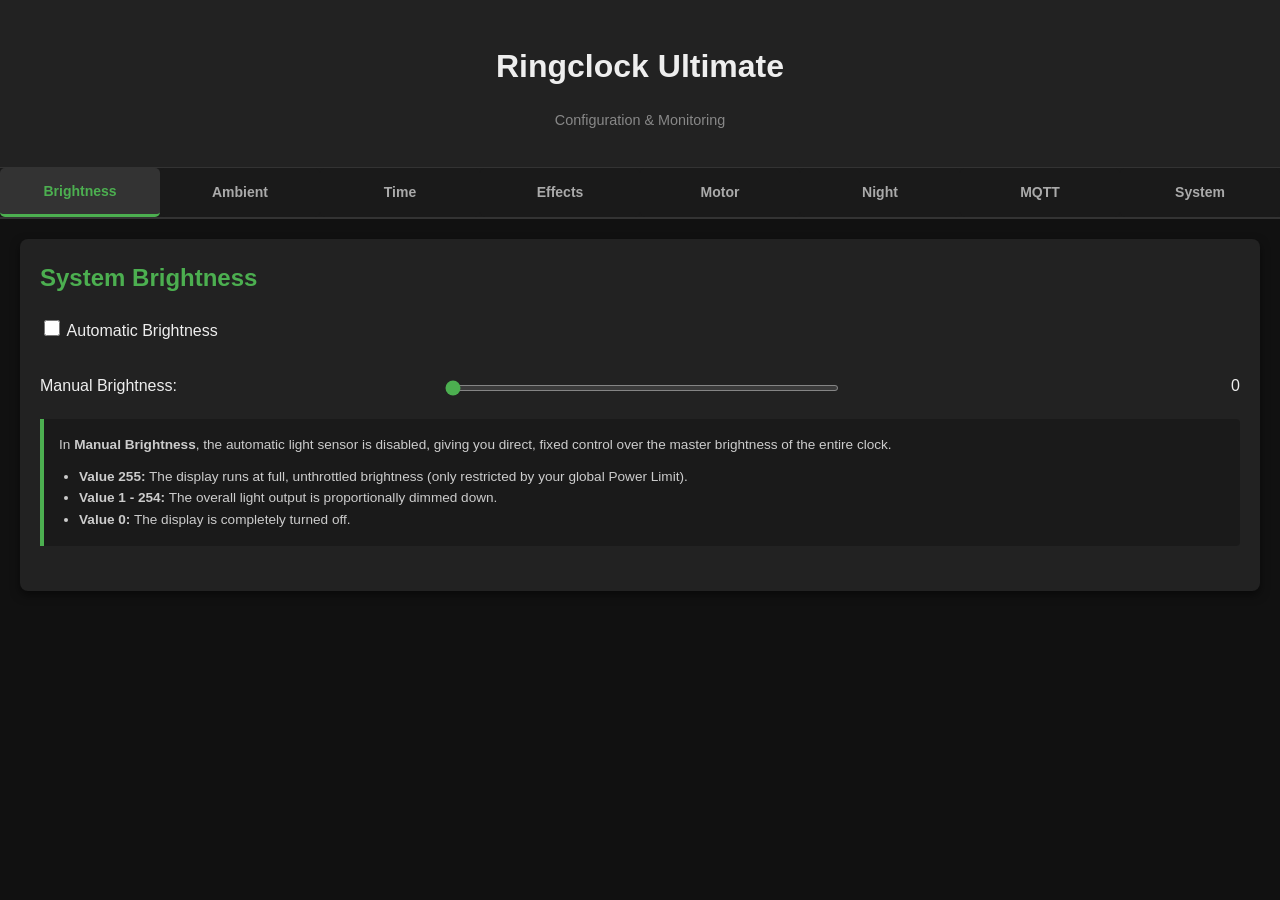
==== data/index.html @ 8bf949a3 "Initial release v1.0 Co-Authored-By: Claude Sonnet 4.6 <noreply@anthropic.com>" ====
<!DOCTYPE html>
<html lang="en">

<head>
    <meta charset="UTF-8">
    <title>Ringclock Ultimate</title>
    <meta name="viewport" content="width=device-width, initial-scale=1">
    <link rel="stylesheet" href="style.css">
</head>

<body>

    <header>
        <h1>Ringclock Ultimate</h1>
        <p class="subtitle">Configuration & Monitoring</p>
    </header>

    <nav class="tabs">
        <button class="tab active" data-tab="brightness"
            title="Configure manual and automatic brightness settings">Brightness</button>
        <button class="tab" data-tab="ambient"
            title="Adjust the background and orientation lighting layers">Ambient</button>
        <button class="tab" data-tab="time" title="Configure the visual appearance of the clock hands">Time</button>
        <button class="tab" data-tab="sfx" title="Manage special animation and light effects">Effects</button>
        <button class="tab" data-tab="motor" title="Setup the stepper motor for mechanical time display">Motor</button>
        <button class="tab" data-tab="night" title="Schedule automatic dimming for night time">Night</button>
        <button class="tab" data-tab="mqtt" title="Configure the optional MQTT client for remote control">MQTT</button>
        <button class="tab" data-tab="system" title="System status, power limits, and maintenance">System</button>
    </nav>

    <main>
        <section id="brightness" class="tab-content active card">
            <h2>System Brightness</h2>
            <div class="row" style="margin-bottom: 30px;">
                <label title="Turn on/off automatic brightness mode.">
                    <input type="checkbox" id="autoBrightness"> Automatic Brightness
                </label>
            </div>

            <div id="manualPanel">
                <div class="grid-row" style="margin-bottom: 20px;">
                    <div>
                        <label title="Set the system brightness manually (0-255).">Manual Brightness:</label>
                    </div>
                    <div>
                        <input type="range" id="manualBrightness" value="0" min="0" max="255">
                    </div>
                    <div class="grid-val">
                        <span id="manualBrightnessVal">0</span>
                    </div>
                </div>
                <div class="info-box">
                    <p>In <strong>Manual Brightness</strong>, the automatic light sensor is disabled, giving you direct,
                        fixed
                        control over the master brightness of the entire clock.</p>
                    <ul>
                        <li><strong>Value 255:</strong> The display runs at full, unthrottled brightness (only
                            restricted by your global Power Limit).</li>
                        <li><strong>Value 1 - 254:</strong> The overall light output is proportionally dimmed down.</li>
                        <li><strong>Value 0:</strong> The display is completely turned off.</li>
                    </ul>
                </div>
            </div>

            <div id="autoPanel" style="display:none;">
                <div class="grid-row">
                    <div style="grid-column: span 2;">
                        <label title="Current ambient light intensity measured in Lux.">Ambient Light [Lux]:</label>
                    </div>
                    <div class="grid-val">
                        <span id="luxVal">0</span>
                    </div>
                </div>
                <div class="grid-row">
                    <div>
                        <label title="The Lux level at which the display reaches maximum brightness.">Max Lux
                            Threshold:</label>
                    </div>
                    <div>
                        <input type="range" id="autoLuxMax" value="0" min="50" max="1000">
                    </div>
                    <div class="grid-val">
                        <span id="autoLuxMaxVal">0</span>
                    </div>
                </div>
                <div class="grid-row">
                    <div>
                        <label title="Maximum brightness level in automatic mode.">Max Brightness:</label>
                    </div>
                    <div>
                        <input type="range" id="autoMax" value="0" min="0" max="255">
                    </div>
                    <div class="grid-val">
                        <span id="autoMaxVal">0</span>
                    </div>
                </div>
                <div class="grid-row" style="margin-bottom: 20px;">
                    <div>
                        <label title="Minimum brightness level in automatic mode.">Min Brightness:</label>
                    </div>
                    <div>
                        <input type="range" id="autoMin" value="0" min="0" max="255">
                    </div>
                    <div class="grid-val">
                        <span id="autoMinVal">0</span>
                    </div>
                </div>
                <div class="info-box">
                    <p>In automatic mode, the clock dynamically adjusts its LED brightness based on the room's ambient
                        light intensity. Here is how the parameters work together:</p>
                    <ul>
                        <li><strong>Ambient Light [Lux]:</strong> Displays the current ambient light intensity measured
                            by the sensor in real-time.</li>
                        <li><strong>Max Lux Threshold:</strong> The room light level at which the display should reach
                            its maximum brightness. If the room gets brighter than this threshold, the clock will not
                            increase its brightness any further.</li>
                        <li><strong>Max Brightness:</strong> The absolute maximum brightness level the clock will use in
                            automatic mode.</li>
                        <li><strong>Min Brightness:</strong> The minimum brightness level the clock will drop to when
                            the room is completely dark (0 Lux).</li>
                    </ul>
                </div>
            </div>
        </section>

        <section id="ambient" class="tab-content card">
            <h2>Ambient & Markers</h2>
            <div class="grid-row">
                <div style="grid-column: span 2;">
                    <label title="Enable the background ambient light layer.">
                        <input type="checkbox" id="ambientEnabled"> Ambient Light
                    </label>
                </div>
                <div>
                    <input type="color" id="ambientColorPicker">
                </div>
            </div>
            <div class="grid-row">
                <div style="grid-column: span 2;">
                    <label title="Display accent lights at every hour position (1-12).">
                        <input type="checkbox" id="hourMarksEnabled"> Hour Markers
                    </label>
                </div>
                <div>
                    <input type="color" id="hourMarkColorPicker">
                </div>
            </div>
            <div class="grid-row" style="margin-bottom: 30px;">
                <div style="grid-column: span 2;">
                    <label title="Display stronger accent lights at 12, 3, 6, and 9 o'clock.">
                        <input type="checkbox" id="quarterMarksEnabled"> Quarter Markers
                    </label>
                </div>
                <div>
                    <input type="color" id="quarterMarkColorPicker">
                </div>
            </div>
            <div class="info-box">
                <p>The Ambient layer provides static background lighting to help orient the clock face. You can enable
                    and colorize three different marker types, which are stacked on top of each other:</p>
                <ul>
                    <li><strong>Ambient Light:</strong> Illuminates all LEDs to create a solid,
                        continuous background color.</li>
                    <li><strong>Hour Markers:</strong> Places accent lights at every hour position. If
                        enabled, these overwrite the base ambient color at their specific positions.</li>
                    <li><strong>Quarter Markers:</strong> Places stronger accent lights at the 12, 3, 6, and 9
                        o'clock positions. These have the highest priority and overwrite both the hour markers and the
                        base ambient light.</li>
                </ul>
            </div>
        </section>

        <section id="time" class="tab-content card">
            <h2>Time Layer</h2>

            <div class="hand-config">
                <h3>Second Hand</h3>
                <div class="grid-row hand-color-row">
                    <div class="color-group">
                        <label title="Color of the hand pixel.">Hand Color</label>
                        <input type="color" id="sHandCol">
                    </div>
                </div>
                <div class="grid-row">
                    <div class="color-group">
                        <label title="Color at the end of the backward tail.">Back End</label>
                        <input type="color" id="sTailBackEndCol">
                    </div>
                    <div class="color-group">
                        <label title="Color where the tails start (below the hand pixel).">Tail Start</label>
                        <input type="color" id="sTailStartCol">
                    </div>
                    <div class="color-group">
                        <label title="Color at the end of the forward tail.">Fwd End</label>
                        <input type="color" id="sTailFwdEndCol">
                    </div>
                </div>
                <div class="grid-row">
                    <div class="slider-group">
                        <label title="Length of the backward tail.">Back length: <span
                                id="sTailBackLenVal">0</span></label>
                        <input type="range" id="sTailBackLen" value="0" min="0" max="11">
                    </div>
                    <div></div>
                    <div class="slider-group">
                        <label title="Length of the forward tail.">Fwd length: <span
                                id="sTailFwdLenVal">0</span></label>
                        <input type="range" id="sTailFwdLen" value="0" min="0" max="11">
                    </div>
                </div>
                <div class="ring-selection">
                    <label title="Show on ring 1"><input type="checkbox" class="ring-mask-check" data-hand="s"
                            data-bit="0"> Ring 1</label>
                    <label title="Show on ring 2"><input type="checkbox" class="ring-mask-check" data-hand="s"
                            data-bit="1"> Ring 2</label>
                    <label title="Show on ring 3"><input type="checkbox" class="ring-mask-check" data-hand="s"
                            data-bit="2"> Ring 3</label>
                </div>
            </div>

            <hr>

            <div class="hand-config">
                <h3>Minute Hand</h3>
                <div class="grid-row hand-color-row">
                    <div class="color-group">
                        <label>Hand Color</label>
                        <input type="color" id="mHandCol">
                    </div>
                </div>
                <div class="grid-row">
                    <div class="color-group">
                        <label>Back End</label>
                        <input type="color" id="mTailBackEndCol">
                    </div>
                    <div class="color-group">
                        <label>Tail Start</label>
                        <input type="color" id="mTailStartCol">
                    </div>
                    <div class="color-group">
                        <label>Fwd End</label>
                        <input type="color" id="mTailFwdEndCol">
                    </div>
                </div>
                <div class="grid-row">
                    <div class="slider-group">
                        <label>Back length: <span id="mTailBackLenVal">0</span></label>
                        <input type="range" id="mTailBackLen" value="0" min="0" max="11">
                    </div>
                    <div></div>
                    <div class="slider-group">
                        <label>Fwd length: <span id="mTailFwdLenVal">0</span></label>
                        <input type="range" id="mTailFwdLen" value="0" min="0" max="11">
                    </div>
                </div>
                <div class="ring-selection">
                    <label><input type="checkbox" class="ring-mask-check" data-hand="m" data-bit="0"> Ring 1</label>
                    <label><input type="checkbox" class="ring-mask-check" data-hand="m" data-bit="1"> Ring 2</label>
                    <label><input type="checkbox" class="ring-mask-check" data-hand="m" data-bit="2"> Ring 3</label>
                </div>
            </div>

            <hr>

            <div class="hand-config">
                <h3>Hour Hand</h3>
                <div class="grid-row hand-color-row">
                    <div class="color-group">
                        <label>Hand Color</label>
                        <input type="color" id="hHandCol">
                    </div>
                </div>
                <div class="grid-row">
                    <div class="color-group">
                        <label>Back End</label>
                        <input type="color" id="hTailBackEndCol">
                    </div>
                    <div class="color-group">
                        <label>Tail Start</label>
                        <input type="color" id="hTailStartCol">
                    </div>
                    <div class="color-group">
                        <label>Fwd End</label>
                        <input type="color" id="hTailFwdEndCol">
                    </div>
                </div>
                <div class="grid-row">
                    <div class="slider-group">
                        <label>Back length: <span id="hTailBackLenVal">0</span></label>
                        <input type="range" id="hTailBackLen" value="0" min="0" max="11">
                    </div>
                    <div></div>
                    <div class="slider-group">
                        <label>Fwd length: <span id="hTailFwdLenVal">0</span></label>
                        <input type="range" id="hTailFwdLen" value="0" min="0" max="11">
                    </div>
                </div>
                <div class="ring-selection">
                    <label><input type="checkbox" class="ring-mask-check" data-hand="h" data-bit="0"> Ring 1</label>
                    <label><input type="checkbox" class="ring-mask-check" data-hand="h" data-bit="1"> Ring 2</label>
                    <label><input type="checkbox" class="ring-mask-check" data-hand="h" data-bit="2"> Ring 3</label>
                </div>
            </div>
        </section>

        <section id="sfx" class="tab-content card">
            <h2>Special Effects (SFX)</h2>

            <div class="grid-row" style="border-bottom: 1px solid #444; font-weight: bold;">
                <div>Effect</div>
                <div>Parameter</div>
                <div>Manual Trigger</div>
            </div>

            <div class="grid-row">
                <div>
                    <label title="Simulates an electrical short circuit with flickering flashes.">Short Circuit</label>
                </div>
                <div class="sfx-param">
                    <input title="Interval" type="range" id="sfxShortCircuitInterval" value="0" min="0" max="1440">
                    <span id="sfxShortCircuitIntervalVal" class="sfx-val">off</span>
                </div>
                <div class="sfx-trigger">
                    <button id="btnSfxShortCircuitTrigger">Trigger</button>
                </div>
            </div>

            <div class="grid-row">
                <div>
                    <label title="Simulates a classic radar screen.">Radar</label>
                </div>
                <div class="sfx-param">
                    <input title="Interval" type="range" id="sfxRadarInterval" value="0" min="0" max="1440">
                    <span id="sfxRadarIntervalVal" class="sfx-val">off</span>
                </div>
                <div class="sfx-trigger">
                    <button id="btnSfxRadarTrigger">Trigger</button>
                </div>
            </div>

            <div class="grid-row" style="margin-bottom: 20px; padding-bottom: 15px; border-bottom: 1px solid #444;">
                <div>
                    <label title="Simulates a bright meteor that speeds across the dial.">Shooting Star</label>
                </div>
                <div class="sfx-param">
                    <input title="Interval" type="range" id="sfxShootingStarInterval" value="0" min="0" max="1440">
                    <span id="sfxShootingStarIntervalVal" class="sfx-val">off</span>
                </div>
                <div class="sfx-trigger">
                    <button id="btnSfxShootingStarTrigger">Trigger</button>
                </div>
            </div>

            <div class="grid-row">
                <div>
                    <label title="A rhythmic double-pulse that modulates the brightness for 5 seconds.">Heartbeat</label>
                </div>
                <div class="sfx-param">
                    <input title="Interval" type="range" id="sfxHeartbeatInterval" value="0" min="0" max="1440">
                    <span id="sfxHeartbeatIntervalVal" class="sfx-val">off</span>
                </div>
                <div class="sfx-trigger">
                    <button id="btnSfxHeartbeatTrigger">Trigger</button>
                </div>
            </div>

            <div class="grid-row" style="margin-bottom: 30px;">
                <div>
                    <label title="Intensity of the rhythmic double-pulse that modulates the brightness for 5 seconds.">Heartbeat Intensity</label>
                </div>
                <div class="sfx-param">
                    <input title="Intensity (0=no modulation, 255=100 % brightness modulation)" type="range"
                        id="sfxHeartbeatIntensity" value="0" min="0" max="255">
                    <span id="sfxHeartbeatIntensityVal" class="sfx-val">0</span>
                </div>
            </div>

            <div class="info-box">
                <p>Special effects are visual highlights that overlay the standard time display. All effects run for a
                    fixed duration and can be triggered manually or at a configurable interval.</p>
                <ul>
                    <li><strong>Interval:</strong> The trigger logic is strictly aligned with midnight
                        (0:00). <br>
                        <em>Example:</em> <code>1h</code> triggers exactly at the top of every hour. <code>24h</code>
                        starts the effect exactly at midnight.
                    </li>
                    <li><strong>Intensity:</strong> Controls the strength of a effect (1 = minimum, 255 =
                        maximum).</li>
                </ul>
            </div>
        </section>
        <section id="motor" class="tab-content card">
            <h2>Stepper Motor Setup</h2>

            <div class="row">
                <label
                    title="Operating mode of the motor (off, hours, minutes, seconds, or homing / calibration).">Motor
                    Mode:</label>
                <select id="motorMode">
                    <option value="0">Off</option>
                    <option value="1">Hours</option>
                    <option value="2">Minutes</option>
                    <option value="3">Seconds</option>
                    <option value="4">Homing</option>
                </select>
            </div>


            <div id="motorEnabledPanel" style="display:none;">

                <div id="motorGridPanel">
                    <div class="row">
                        <label title="Choose between smooth rotation or a time grid.">Time grid:</label>
                        <div>
                            <select id="motorGridH" style="display:none;">
                                <option value="0">Analog (smooth)</option>
                                <option value="1">¼h – 48 steps/rev</option>
                                <option value="2">½h – 24 steps/rev</option>
                                <option value="3">1h – 12 steps/rev</option>
                                <option value="4">3h – 4 steps/rev</option>
                            </select>
                            <select id="motorGridM" style="display:none;">
                                <option value="0">Analog (smooth)</option>
                                <option value="1">15s – 240 steps/rev</option>
                                <option value="2">30s – 120 steps/rev</option>
                                <option value="3">1min – 60 steps/rev</option>
                                <option value="4">5min – 12 steps/rev</option>
                                <option value="5">15min – 4 steps/rev</option>
                            </select>
                            <select id="motorGridS" style="display:none;">
                                <option value="0">Analog (smooth)</option>
                                <option value="1">¼s – 240 steps/rev</option>
                                <option value="2">½s – 120 steps/rev</option>
                                <option value="3">1s – 60 steps/rev</option>
                                <option value="4">5s – 12 steps/rev</option>
                                <option value="5">15s – 4 steps/rev</option>
                            </select>
                        </div><!-- end select wrapper -->
                    </div><!-- end .row -->
                </div><!-- end motorGridPanel -->

                <div id="motorGridOptionsPanel" style="display:none;">
                    <div class="grid-row">
                        <div>
                            <label title="Maximum steps per second (50-400). Grid mode only.">MaxSpeed
                                [Steps/s]:</label>
                        </div>
                        <div><input type="range" id="motorSpeed" value="50" min="50" max="600" step="50"></div>
                        <div class="grid-val"><span id="motorSpeedVal">50</span></div>
                    </div>
                    <div class="grid-row" style="margin-bottom:20px;">
                        <div>
                            <label title="Acceleration in steps/s². Grid mode only.">Acceleration [Steps/s²]:</label>
                        </div>
                        <div><input type="range" id="motorAccel" value="50" min="50" max="8000" step="50"></div>
                        <div class="grid-val"><span id="motorAccelVal">50</span></div>
                    </div>

                    <div id="motorMonitor" style="margin-top:16px;">
                        <hr>
                        <h3 style="margin-bottom:8px;">Grid Mode Monitor</h3>
                        <div class="row"><label>Grid interval:</label><span id="gridInterval">–</span></div>
                        <div class="row"><label>Ramp duration:</label><span id="rampDurationVal">–</span></div>
                        <div class="row"><label>Steps moved:</label><span id="rampStepsVal">–</span></div>
                        <div class="row"><label>Missed steps:</label><span id="rampMissedVal">–</span></div>
                        <div id="motorWarning" class="warning-box" style="display:none;margin-top:10px;">
                            ⚠️ <strong>Warning:</strong> The last ramp took <span id="warnDuration"></span> ms but the
                            grid
                            interval is only <span id="warnInterval"></span> ms.
                            Increase <em>MaxSpeed</em> and/or <em>Acceleration</em>, or choose a coarser grid.
                        </div>
                    </div>
                </div><!-- end motorGridOptionsPanel -->
            </div><!-- end motorEnabledPanel -->

            <div id="motorMainInfoBox" class="info-box" style="display:none;">
                <strong>Stepper Motor - Mechanical Time Display</strong>
                <p style="margin-top: 5px; margin-bottom: 10px; line-height: 1.4;">
                    The stepper motor powers the mechanical heart of the ring clock.
                    Adjust these settings to perfectly tune the movement dynamics to your personal preference.
                </p>
                <ul style="margin-top: 0; margin-bottom: 0; padding-left: 20px; line-height: 1.4;">
                    <li><strong>Motor Mode:</strong> Determines what to do with the motor: off, show hours, minutes or
                        seconds or do the homing procedure.</li>
                    <li><strong>Time grid:</strong> This setting defines how the motor advances the time:
                        <em>Analog (smooth):</em> The motor runs continuously at a constant speed, automatically
                        synchronizing with the time source in the background. <em>Grid: </em> The motor snaps to
                        discrete time positions based on your chosen distance. Each jump uses MaxSpeed and Acceleration
                        settings to simulate a clean, mechanical stepping effect.
                    </li>
                    <li id="motorInfoGridParams" style="display:none;"><strong>MaxSpeed &amp; Acceleration:</strong>
                        These parameters are used only for the Grid mode and
                        define the maximum motor speed and acceleration to ensure smooth and optimal dynamics for the
                        chosen grid mode.
                    </li>
                </ul>
            </div>
            <div id="homingPanel" style="display:none; margin-top:16px;">
                <hr>
                <h3 style="margin-bottom:8px;">Homing &amp; Zero Calibration</h3>
                <div class="row" id="homingStatusRow">
                    <label>Status:</label>
                    <span id="homingStatusText">–</span>
                </div>
                <div id="homingControlsPanel" style="display:none; margin-top:14px;">
                    <div style="display:flex; gap:8px; flex-wrap:wrap; justify-content:center; margin-bottom:10px;">
                        <button id="btnJogMinus100" title="Move 100 steps backward">&#9668;&#9668; 100</button>
                        <button id="btnJogMinus10" title="Move 10 steps backward">&#9668; 10</button>
                        <button id="btnJogMinus1" title="Move 1 step backward">&#9668; 1</button>
                        <button id="btnJogPlus1" title="Move 1 step forward">1 &#9658;</button>
                        <button id="btnJogPlus10" title="Move 10 steps forward">10 &#9658;</button>
                        <button id="btnJogPlus100" title="Move 100 steps forward">100 &#9658;&#9658;</button>
                    </div>
                    <div style="display:flex; gap:8px; flex-wrap:wrap; justify-content:center; margin-bottom:12px;">
                        <button id="btnAcceptPosition"
                            title="Accept the current motor position as 12 o'clock, store the offset and save to flash.">&#10003;
                            Accept &amp; Save</button>
                        <button id="btnStartHoming" style="display:none;"
                            title="Run the automatic Hall sensor homing sequence again.">&#8635; Run Homing</button>
                    </div>
                </div>
                <div id="homingInfoSensor" class="info-box" style="display:none; margin-top:12px;">
                    <strong>Sensor based homing procedure:</strong>
                    <ol style="margin:8px 0 0; padding-left:20px; line-height:1.6;">
                        <li>Wait until automatic homing completes (status: <em>Ready</em>).</li>
                        <li>The hand should now be roughly at 12 o'clock.</li>
                        <li>Use the jog buttons to fine-tune the position.</li>
                        <li>If good, press <strong>Accept & Save</strong> to store the fine-tuning permanently.</li>
                        <li>Now you can switch <em>Motor Mode</em> to the desired time display mode.</li>
                    </ol>
                </div>
                <div id="homingInfoNoSensor" class="info-box" style="display:none; margin-top:12px;">
                    <strong>Manual homing procedure (without position sensor):</strong>
                    <ol style="margin:8px 0 0; padding-left:20px; line-height:1.6;">
                        <li>Disconnect the clock from the power supply.</li>
                        <li>Bring the motor shaft to the 12 o'clock position.</li>
                        <li>Reconnect the clock to the power supply.</li>
                        <li>While booting, the motor will be powered and snaps to a certain magnet position.</li>
                        <li>Goto <em>Motor Mode=Homing</em> and use the jog buttons to fine-tune the position.</li>
                        <li>If good, press <strong>Accept & Save</strong> to store the fine-tuning permanently.</li>
                        <li>Now you can switch <em>Motor Mode</em> to the desired time display mode.</li>
                    </ol>
                </div>
            </div>
        </section>


        <!-- ============================================================ -->
        <!-- NIGHT MODE                                                    -->
        <!-- ============================================================ -->
        <section id="night" class="tab-content card">
            <h2>Night Mode Schedule</h2>
            <div class="row">
                <label title="Enable automatic night mode during a specific time window.">
                    <input type="checkbox" id="nightModeEnabled"> Enable Night Mode
                </label>
            </div>
            <div class="row">
                <label title="Time when night mode starts.">Start:</label>
                <input type="time" id="nightStart">
            </div>
            <div class="row">
                <label title="Time when night mode ends.">End:</label>
                <input type="time" id="nightEnd">
            </div>
            <div class="row">
                <label>Currently active:</label>
                <span id="nightActiveStatus">-</span>
            </div>

            <h3>Features during night window</h3>
            <div class="row">
                <label title="Dim LEDs to the configured brightness level.">
                    <input type="checkbox" id="nightDimLeds"> Dim LEDs
                </label>
                <span id="nightDimGroup" class="inline-slider">
                    <input type="range" id="nightBrightness" value="0" min="0" max="255">
                    <span id="nightBrightnessVal">0</span>
                </span>
            </div>
            <div class="row">
                <label title="Disable all SFX effects (radar, shooting star, heartbeat, short circuit).">
                    <input type="checkbox" id="nightSfxOff"> Disable SFX effects
                </label>
            </div>
            <div class="row">
                <label title="Hide the second hand for a quieter display.">
                    <input type="checkbox" id="nightSecondHandOff"> Hide second hand
                </label>
            </div>
            <div class="row">
                <label title="Park the stepper motor at 12 o'clock and stop it.">
                    <input type="checkbox" id="nightMotorHome"> Park motor at 12 o'clock
                </label>
            </div>
            <div class="row">
                <label title="Hide hour and quarter-hour ambient markers.">
                    <input type="checkbox" id="nightMarkersOff"> Hide ambient markers
                </label>
            </div>
        </section>

        <!-- ============================================================ -->
        <!-- MQTT                                                          -->
        <!-- ============================================================ -->
        <section id="mqtt" class="tab-content card">
            <h2>MQTT Client</h2>

            <div class="row">
                <label title="Enable or disable the MQTT client.">
                    <input type="checkbox" id="mqttEnabled"> Enable MQTT
                </label>
                <span id="mqttStatusBadge" class="status-badge status-offline">Offline</span>
            </div>

            <hr>

            <div class="row">
                <label title="IP address or hostname of the MQTT broker.">Broker:</label>
                <input type="text" id="mqttBroker" placeholder="192.168.1.10" class="field-fixed">
            </div>
            <div class="row">
                <label title="Broker port (default 1883).">Port:</label>
                <input type="number" id="mqttPort" value="1883" min="1" max="65535" class="field-fixed">
            </div>
            <div class="row">
                <label title="MQTT username (leave empty for anonymous access).">Username:</label>
                <input type="text" id="mqttUser" placeholder="optional" class="field-fixed">
            </div>
            <div class="row">
                <label title="MQTT password.">Password:</label>
                <input type="password" id="mqttPassword" placeholder="optional" class="field-fixed">
            </div>
            <div class="row">
                <label title="MQTT client identifier — must be unique on the broker.">Client ID:</label>
                <input type="text" id="mqttClientId" placeholder="ringclock" class="field-fixed">
            </div>
            <div class="row" style="margin-bottom:20px;">
                <label title="Base topic prefix for all published and subscribed topics.">Topic Base:</label>
                <input type="text" id="mqttTopicBase" placeholder="ringclock" class="field-fixed">
            </div>

            <div class="info-box">
                <p><strong>Topic structure</strong> (base = Topic Base setting, default <code>ringclock</code>):</p>
                <ul>
                    <li><code>&lt;base&gt;/set/&lt;key&gt;</code> — write a setting (e.g.
                        <code>ringclock/set/motorSpeed</code> → <code>200</code>)
                    </li>
                    <li><code>&lt;base&gt;/get/&lt;key&gt;</code> — read current value (publish to topic to request,
                        device responds on same topic)</li>
                    <li><code>&lt;base&gt;/cmd/save</code> — save settings to flash</li>
                    <li><code>&lt;base&gt;/cmd/reboot</code> — reboot device</li>
                    <li><code>&lt;base&gt;/cmd/resync</code> — resynchronise motor</li>
                    <li><code>&lt;base&gt;/status/online</code> — <code>1</code> when connected,
                        <code>0</code> as Last Will (retained)
                    </li>
                    <li><code>&lt;base&gt;/status/lux</code>, <code>current_mA</code>, <code>rssi</code>,
                        <code>uptime</code> — published every second
                    </li>
                </ul>
                <p>Settings are saved to <code>mqtt.json</code> separately from <code>settings.json</code> so they
                    survive a LittleFS firmware update.</p>
            </div>

            <div class="button-group">
                <button id="btnMqttSave" title="Apply and save MQTT settings immediately.">Apply &amp; Save
                    MQTT</button>
            </div>
        </section>

        <!-- ============================================================ -->
        <!-- SYSTEM                                                        -->
        <!-- ============================================================ -->
        <section id="system" class="tab-content card">
            <h2>System &amp; Diagnostics</h2>
            <div class="row">
                <label title="Current local time on the device (including DST).">Local Time:</label>
                <span id="localTimeVal">–</span>
            </div>
            <div class="row">
                <label title="Time since the last device restart.">System Uptime:</label>
                <span id="uptimeVal">0 s</span>
            </div>
            <div class="row">
                <label title="Current IP address of the device.">IP Address:</label>
                <span id="ipVal">0.0.0.0</span>
            </div>
            <div class="row">
                <label title="WiFi signal strength in dBm.">Signal (RSSI):</label>
                <span id="rssiVal">0 dBm</span>
            </div>
            <div class="row">
                <label title="MQTT broker connection status.">MQTT:</label>
                <span id="mqttStatusSystem">–</span>
            </div>
            <div class="row">
                <label title="Estimated LED current draw.">Estimated Power:</label>
                <span id="currentVal">0 mA</span>
            </div>

            <hr>

            <div class="row" id="rowMotorAutoHoming" style="display:none">
                <label title="Enable automatic zero-point homing via Hall sensor on startup (requires sensor hardware).">Auto Homing:</label>
                <input type="checkbox" id="motorAutoHoming">
            </div>
            <div class="row">
                <label title="Maximum current (mA) allowed for the LEDs. Brightness is throttled if exceeded.">Power
                    Limit (mA):</label>
                <input type="number" id="powerLimit" min="1000" max="5000" step="250" class="field-sm">
            </div>
            <div class="row">
                <label title="Serial log verbosity (0=Off, 3=Debug).">Log Level:</label>
                <select id="logLevel" class="field-sm">
                    <option value="0">0 - Off</option>
                    <option value="1">1 - Errors</option>
                    <option value="2">2 - Info</option>
                    <option value="3">3 - Debug</option>
                </select>
            </div>
            <div class="row">
                <label title="Timezone with automatic DST support.">Timezone:</label>
                <select id="timezone" class="field-fixed">
                    <option value="GMT0">UTC / GMT</option>
                    <option value="WET0WEST,M3.5.0/1,M10.5.0">Western Europe (Portugal, UK)</option>
                    <option value="CET-1CEST,M3.5.0,M10.5.0/3">Central Europe (DE, FR, IT, …)</option>
                    <option value="EET-2EEST,M3.5.0/3,M10.5.0/4">Eastern Europe (GR, FI, EE, …)</option>
                    <option value="MSK-3">Moscow (no DST)</option>
                    <option value="EST5EDT,M3.2.0,M11.1.0">US Eastern</option>
                    <option value="CST6CDT,M3.2.0,M11.1.0">US Central</option>
                    <option value="MST7MDT,M3.2.0,M11.1.0">US Mountain</option>
                    <option value="MST7">US Mountain (Arizona, no DST)</option>
                    <option value="PST8PDT,M3.2.0,M11.1.0">US Pacific</option>
                    <option value="AST4ADT,M3.2.0,M11.1.0">US Atlantic / Canada Atlantic</option>
                    <option value="NST3:30NDT,M3.2.0,M11.1.0">Newfoundland</option>
                    <option value="BRT3">Brazil (Brasilia, no DST)</option>
                    <option value="ART3">Argentina (no DST)</option>
                    <option value="IST-5:30">India (no DST)</option>
                    <option value="PKT-5">Pakistan (no DST)</option>
                    <option value="ICT-7">Indochina (TH, VN, no DST)</option>
                    <option value="CST-8">China / Singapore (no DST)</option>
                    <option value="JST-9">Japan / Korea (no DST)</option>
                    <option value="AEST-10AEDT,M10.1.0,M4.1.0/3">Australia Eastern (NSW, VIC)</option>
                    <option value="ACST-9:30ACDT,M10.1.0,M4.1.0/3">Australia Central (SA)</option>
                    <option value="AWST-8">Australia Western (no DST)</option>
                    <option value="NZST-12NZDT,M9.5.0,M4.1.0/3">New Zealand</option>
                </select>
            </div>
            <div class="button-group">
                <button id="btnSave" title="Save current settings permanently to flash.">Save Settings</button>
                <button id="btnReboot" title="Trigger a hardware restart of the ESP8266.">Reboot Device</button>
                <button id="btnWifiErase" title="Erase WiFi credentials and restart in AP setup mode.">Erase
                    WiFi</button>
                <button id="btnOtaFirmware"
                    title="Open the OTA update page — flash firmware or filesystem (port 8080).">OTA Update</button>
            </div>
        </section>

    </main>

    <script src="script.js"></script>
</body>

</html>
---- data/style.css ----
/* --- Base layout & navigation --- */
body {
    font-family: 'Segoe UI', Tahoma, Geneva, Verdana, sans-serif;
    background: #111;
    color: #eee;
    margin: 0;
    padding: 0;
    line-height: 1.6;
}

header {
    background: #222;
    padding: 20px;
    text-align: center;
    border-bottom: 1px solid #333;
}

.subtitle {
    color: #888;
    margin-top: -5px;
    font-size: 0.9em;
}

.tabs {
    display: flex;
    background: #1a1a1a;
    border-bottom: 2px solid #333;
    overflow-x: auto;
}

.tab {
    flex: 1;
    padding: 15px 10px;
    background: #1a1a1a;
    border: none;
    color: #aaa;
    cursor: pointer;
    font-size: 14px;
    transition: all 0.3s;
    white-space: nowrap;
}

.tab:hover { background: #252525; color: #fff; }
.tab.active {
    background: #333;
    color: #4caf50;
    border-bottom: 3px solid #4caf50;
}

/* --- Main content --- */
main {
    padding: 20px;
    margin: 0 auto;
}

.tab-content { display: none; }
.tab-content.active { display: block; }

.card {
    background: #222;
    padding: 20px;
    border-radius: 8px;
    box-shadow: 0 4px 10px rgba(0,0,0,0.5);
    margin-bottom: 20px;
}

h2, h3 { color: #4caf50; margin-top: 0; }

.row {
    display: flex;
    justify-content: space-between;
    align-items: center;
    margin-bottom: 15px;
}

hr { border: 0; border-top: 1px solid #333; margin: 20px 0; }

/* --- Time layer T-design grid --- */
.hand-config {
    display: flex;
    flex-direction: column;
    align-items: center;
    gap: 15px;
    padding: 10px 0;
}

.grid-row {
    display: grid;
    grid-template-columns: 1fr 1fr 1fr;
    gap: 10px;
    text-align: center;
    align-items: center;
    margin-bottom: 10px;
}
.grid-row > div:first-child { text-align: left; }
.grid-val { text-align: right; }

.hand-color-row .color-group {
    grid-column: 2;
}

.color-group, .slider-group {
    display: flex;
    flex-direction: column;
    align-items: center;
    gap: 5px;
}

.color-group label, .slider-group label {
    font-size: 0.7rem;
    color: #888;
    text-transform: uppercase;
    font-weight: bold;
}

/* --- Form elements --- */
input[type="range"] {
    width: 100%;
    cursor: pointer;
    accent-color: #4caf50;
    background: rgba(76, 175, 80, 0.12);
    border-radius: 4px;
    height: 6px;
}

input[type="checkbox"] {
    accent-color: #4caf50;
    width: 16px;
    height: 16px;
    cursor: pointer;
}

input[type="color"] {
    width: 55px; height: 40px;
    border: none; cursor: pointer; background: transparent;
}

input[type="number"],
input[type="text"],
input[type="password"],
input[type="time"],
select {
    padding: 8px;
    background: #333;
    border: 1px solid #444;
    color: #fff;
    border-radius: 4px;
    font-size: 1rem;
}

input[type="time"] {
    color-scheme: dark;
}

.field-fixed {
    width: 300px;
    box-sizing: border-box;
    text-align: right;
}

.field-sm {
    width: 150px;
    box-sizing: border-box;
    text-align: right;
}

#mqttPort::-webkit-inner-spin-button,
#mqttPort::-webkit-outer-spin-button { -webkit-appearance: none; margin: 0; }
#mqttPort { -moz-appearance: textfield; appearance: textfield; }

input[type="number"]:focus,
input[type="text"]:focus,
input[type="password"]:focus,
input[type="time"]:focus,
select:focus {
    outline: none;
    border-color: #4caf50;
}

/* SFX parameter cell (slider + value label) */
.sfx-param {
    display: flex;
    align-items: center;
    justify-content: center;
    gap: 8px;
}
.sfx-val {
    font-size: 0.8rem;
    width: 50px;
    flex-shrink: 0;
    text-align: left;
}

.sfx-trigger {
    display: flex;
    justify-content: center;
}
.sfx-trigger button {
    max-width: 250px;
}

/* Inline slider (e.g. Dim LEDs + brightness in one row) */
.inline-slider {
    display: none;
    align-items: center;
    gap: 8px;
    flex: 1;
    margin-left: 14px;
}
.inline-slider.visible { display: flex; }
.inline-slider input[type="range"] { flex: 1; }

.ring-selection {
    display: flex; gap: 15px; margin-top: 5px;
}

/* --- Buttons --- */
.button-group { display: flex; gap: 10px; margin-top: 20px; flex-wrap: wrap; }

button {
    flex: 1; padding: 12px; background: #30aa34ae; color: #eee;
    border: none; border-radius: 5px; cursor: pointer;
    font-weight: bold; transition: background 0.2s;
}
button:hover { background: #30aa34f9; }

a button { width: 100%; }

[title] { cursor: help; }

/* --- Info box --- */
.info-box {
    background: #1a1a1a;
    border-left: 4px solid #4CAF50;
    padding: 15px;
    margin-bottom: 25px;
    border-radius: 0 4px 4px 0;
    font-size: 0.85rem;
    color: #ccc;
}

.info-box p  { margin-top: 0; margin-bottom: 10px; }
.info-box ul { margin: 0 0 10px 0; padding-left: 20px; }
.info-box ul:last-child { margin-bottom: 0; }

.info-box code {
    background: #333;
    padding: 2px 5px;
    border-radius: 3px;
    color: #fff;
    font-family: monospace;
}

/* --- Warning box (motor ramp monitor) --- */
.warning-box {
    background: #fff3cd;
    border: 1px solid #ffc107;
    border-radius: 6px;
    padding: 10px 14px;
    color: #856404;
    line-height: 1.5;
}

/* --- MQTT status badge --- */
.status-badge {
    display: inline-block;
    padding: 3px 10px;
    border-radius: 12px;
    font-size: 0.8rem;
    font-weight: bold;
    letter-spacing: 0.03em;
}

.status-online  { background: #1b5e20; color: #a5d6a7; }
.status-offline { background: #4a1515; color: #ef9a9a; }
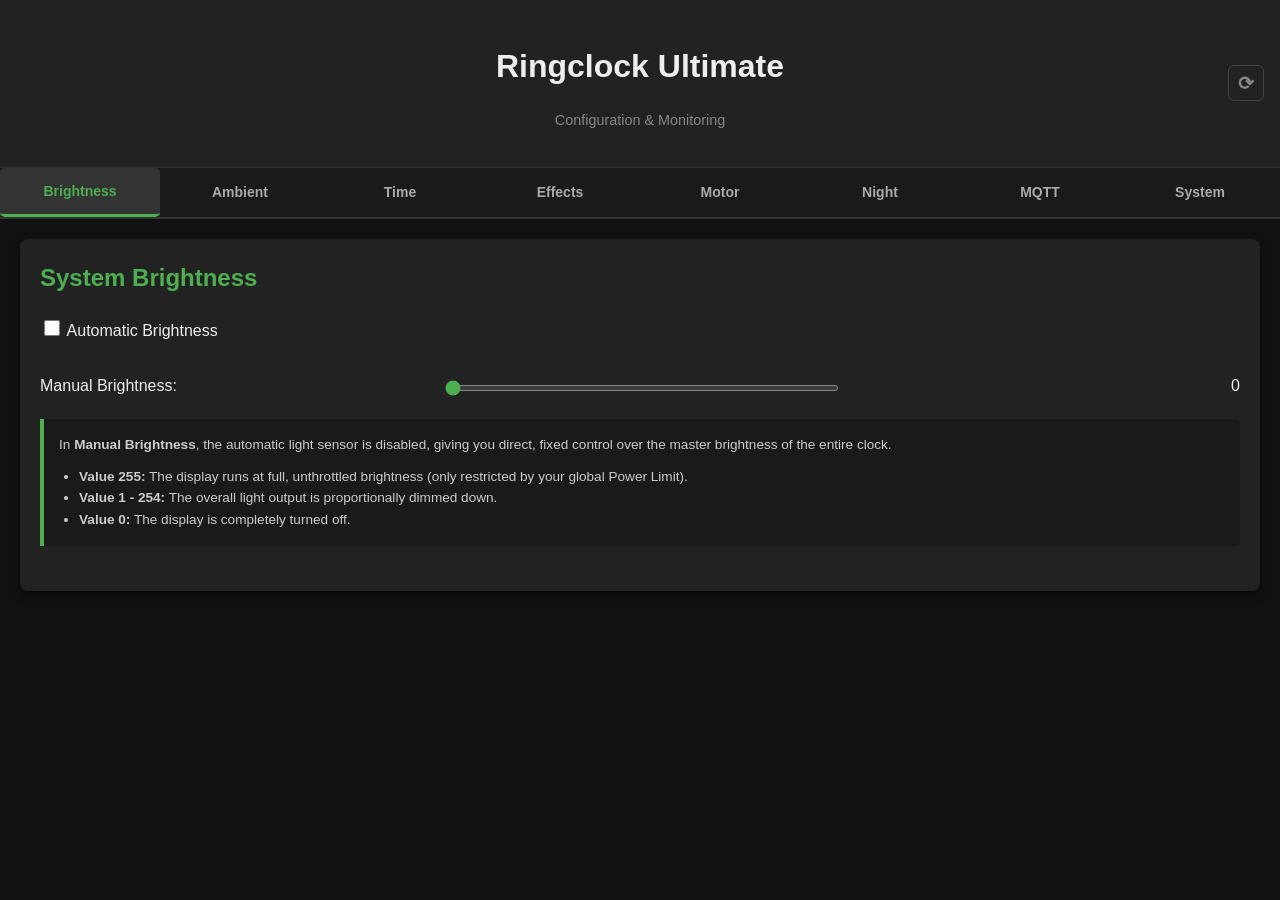
==== commit d74a635e: "Add LittleFS config backup/restore via /upload endpoint - Add POST /upload endpoint (whitelist: sett" ====
--- a/data/index.html
+++ b/data/index.html
@@ -13,6 +13,7 @@
     <header>
         <h1>Ringclock Ultimate</h1>
         <p class="subtitle">Configuration & Monitoring</p>
+        <button id="btnReload" title="Reload page" onclick="reconnect()">&#10227;</button>
     </header>
 
     <nav class="tabs">
@@ -35,6 +36,9 @@
                 <label title="Turn on/off automatic brightness mode.">
                     <input type="checkbox" id="autoBrightness"> Automatic Brightness
                 </label>
+                <span id="autoBrightnessMonitor" style="display:none; margin-left:16px;">
+                    <span id="autoBrightnessVal">0</span>
+                </span>
             </div>
 
             <div id="manualPanel">
--- a/data/style.css
+++ b/data/style.css
@@ -13,6 +13,28 @@
     padding: 20px;
     text-align: center;
     border-bottom: 1px solid #333;
+    position: relative;
+}
+
+#btnReload {
+    position: absolute;
+    top: 50%;
+    right: 16px;
+    transform: translateY(-50%);
+    flex: none;
+    width: 36px;
+    height: 36px;
+    padding: 0;
+    font-size: 1.2em;
+    background: transparent;
+    color: #888;
+    border: 1px solid #444;
+    border-radius: 6px;
+}
+
+#btnReload:hover {
+    background: #333;
+    color: #fff;
 }
 
 .subtitle {
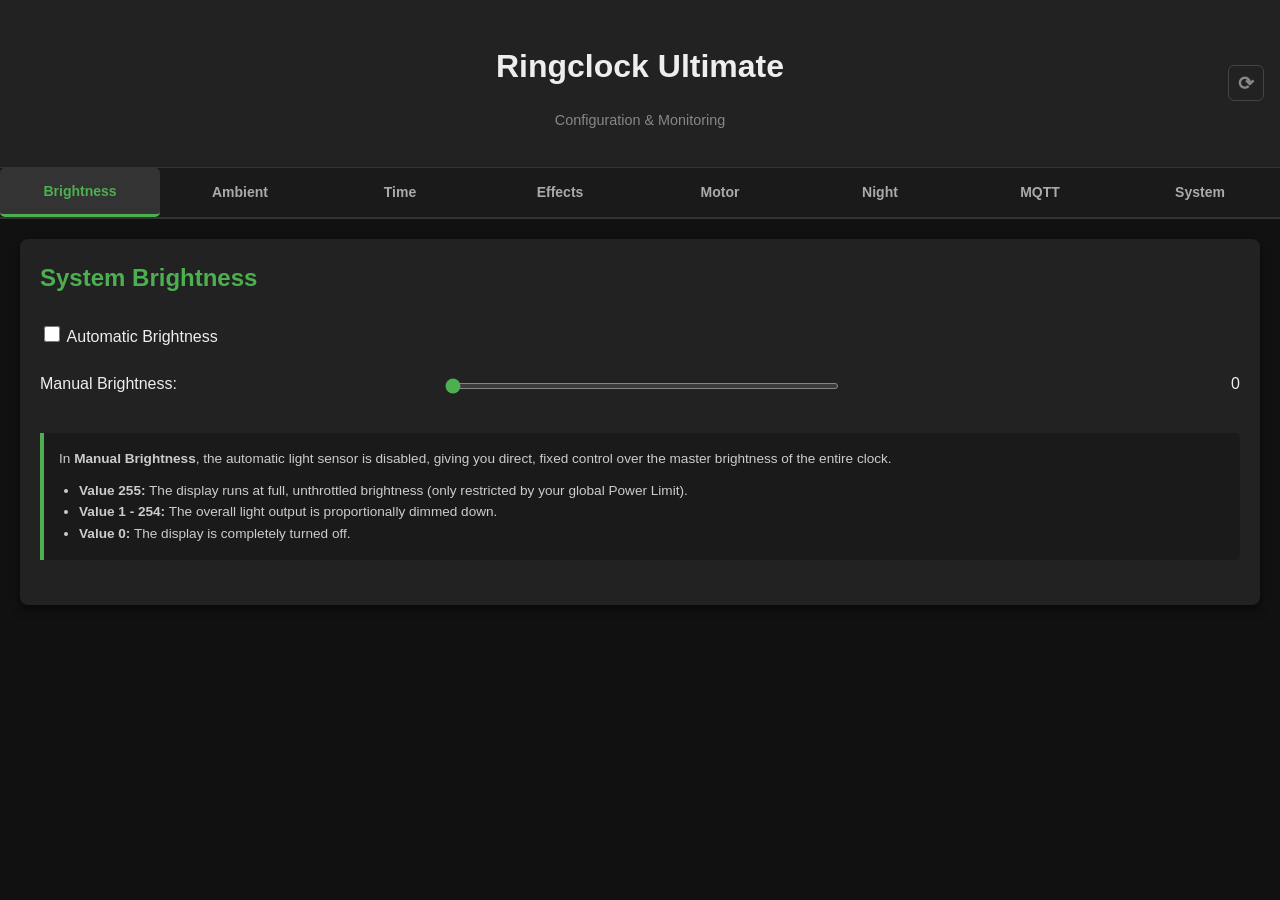
==== commit 1492281a: "Night Mode optimisations" ====
--- a/data/index.html
+++ b/data/index.html
@@ -32,17 +32,21 @@
     <main>
         <section id="brightness" class="tab-content active card">
             <h2>System Brightness</h2>
-            <div class="row" style="margin-bottom: 30px;">
-                <label title="Turn on/off automatic brightness mode.">
-                    <input type="checkbox" id="autoBrightness"> Automatic Brightness
-                </label>
-                <span id="autoBrightnessMonitor" style="display:none; margin-left:16px;">
-                    <span id="autoBrightnessVal">0</span>
-                </span>
+            <div class="grid-row" id="autoBrightnessRow">
+                <div style="grid-column: span 2;">
+                    <label title="Turn on/off automatic brightness mode.">
+                        <input type="checkbox" id="autoBrightness"> Automatic Brightness
+                    </label>
+                </div>
+                <div class="grid-val">
+                    <span id="autoBrightnessMonitor" style="display:none;">
+                        <span id="autoBrightnessVal">0</span>
+                    </span>
+                </div>
             </div>
 
             <div id="manualPanel">
-                <div class="grid-row" style="margin-bottom: 20px;">
+                <div class="grid-row" style="margin-bottom: 30px;">
                     <div>
                         <label title="Set the system brightness manually (0-255).">Manual Brightness:</label>
                     </div>
@@ -98,7 +102,7 @@
                         <span id="autoMaxVal">0</span>
                     </div>
                 </div>
-                <div class="grid-row" style="margin-bottom: 20px;">
+                <div class="grid-row" style="margin-bottom: 30px;">
                     <div>
                         <label title="Minimum brightness level in automatic mode.">Min Brightness:</label>
                     </div>
@@ -139,7 +143,7 @@
                     <input type="color" id="ambientColorPicker">
                 </div>
             </div>
-            <div class="grid-row">
+            <div class="grid-row" id="hourMarksRow">
                 <div style="grid-column: span 2;">
                     <label title="Display accent lights at every hour position (1-12).">
                         <input type="checkbox" id="hourMarksEnabled"> Hour Markers
@@ -149,7 +153,7 @@
                     <input type="color" id="hourMarkColorPicker">
                 </div>
             </div>
-            <div class="grid-row" style="margin-bottom: 30px;">
+            <div class="grid-row" id="quarterMarksRow" style="margin-bottom: 30px;">
                 <div style="grid-column: span 2;">
                     <label title="Display stronger accent lights at 12, 3, 6, and 9 o'clock.">
                         <input type="checkbox" id="quarterMarksEnabled"> Quarter Markers
@@ -212,7 +216,7 @@
                         <input type="range" id="sTailFwdLen" value="0" min="0" max="11">
                     </div>
                 </div>
-                <div class="ring-selection">
+                <div class="ring-selection" id="sHandRingSelection">
                     <label title="Show on ring 1"><input type="checkbox" class="ring-mask-check" data-hand="s"
                             data-bit="0"> Ring 1</label>
                     <label title="Show on ring 2"><input type="checkbox" class="ring-mask-check" data-hand="s"
@@ -316,52 +320,48 @@
                 <div>Manual Trigger</div>
             </div>
 
-            <div class="grid-row">
+            <div class="grid-row" id="sfxShortCircuitRow">
                 <div>
                     <label title="Simulates an electrical short circuit with flickering flashes.">Short Circuit</label>
                 </div>
                 <div class="sfx-param">
-                    <input title="Interval" type="range" id="sfxShortCircuitInterval" value="0" min="0" max="1440">
-                    <span id="sfxShortCircuitIntervalVal" class="sfx-val">off</span>
+                    <input title="Trigger interval (00:00 = off)" type="time" id="sfxShortCircuitInterval" value="00:00">
                 </div>
                 <div class="sfx-trigger">
                     <button id="btnSfxShortCircuitTrigger">Trigger</button>
                 </div>
             </div>
 
-            <div class="grid-row">
+            <div class="grid-row" id="sfxRadarRow">
                 <div>
                     <label title="Simulates a classic radar screen.">Radar</label>
                 </div>
                 <div class="sfx-param">
-                    <input title="Interval" type="range" id="sfxRadarInterval" value="0" min="0" max="1440">
-                    <span id="sfxRadarIntervalVal" class="sfx-val">off</span>
+                    <input title="Trigger interval (00:00 = off)" type="time" id="sfxRadarInterval" value="00:00">
                 </div>
                 <div class="sfx-trigger">
                     <button id="btnSfxRadarTrigger">Trigger</button>
                 </div>
             </div>
 
-            <div class="grid-row" style="margin-bottom: 20px; padding-bottom: 15px; border-bottom: 1px solid #444;">
+            <div class="grid-row" id="sfxShootingStarRow" >
                 <div>
                     <label title="Simulates a bright meteor that speeds across the dial.">Shooting Star</label>
                 </div>
                 <div class="sfx-param">
-                    <input title="Interval" type="range" id="sfxShootingStarInterval" value="0" min="0" max="1440">
-                    <span id="sfxShootingStarIntervalVal" class="sfx-val">off</span>
+                    <input title="Trigger interval (00:00 = off)" type="time" id="sfxShootingStarInterval" value="00:00">
                 </div>
                 <div class="sfx-trigger">
                     <button id="btnSfxShootingStarTrigger">Trigger</button>
                 </div>
             </div>
 
-            <div class="grid-row">
+            <div class="grid-row" id="sfxHeartbeatRow">
                 <div>
                     <label title="A rhythmic double-pulse that modulates the brightness for 5 seconds.">Heartbeat</label>
                 </div>
                 <div class="sfx-param">
-                    <input title="Interval" type="range" id="sfxHeartbeatInterval" value="0" min="0" max="1440">
-                    <span id="sfxHeartbeatIntervalVal" class="sfx-val">off</span>
+                    <input title="Trigger interval (00:00 = off)" type="time" id="sfxHeartbeatInterval" value="00:00">
                 </div>
                 <div class="sfx-trigger">
                     <button id="btnSfxHeartbeatTrigger">Trigger</button>
@@ -373,7 +373,7 @@
                     <label title="Intensity of the rhythmic double-pulse that modulates the brightness for 5 seconds.">Heartbeat Intensity</label>
                 </div>
                 <div class="sfx-param">
-                    <input title="Intensity (0=no modulation, 255=100 % brightness modulation)" type="range"
+                    <input title="Modulation strength (0=minimum, 255=maximum)" type="range"
                         id="sfxHeartbeatIntensity" value="0" min="0" max="255">
                     <span id="sfxHeartbeatIntensityVal" class="sfx-val">0</span>
                 </div>
@@ -383,10 +383,8 @@
                 <p>Special effects are visual highlights that overlay the standard time display. All effects run for a
                     fixed duration and can be triggered manually or at a configurable interval.</p>
                 <ul>
-                    <li><strong>Interval:</strong> The trigger logic is strictly aligned with midnight
-                        (0:00). <br>
-                        <em>Example:</em> <code>1h</code> triggers exactly at the top of every hour. <code>24h</code>
-                        starts the effect exactly at midnight.
+                    <li><strong>Interval:</strong> Intervals for a day, aligned to midnight, so effects trigger at every full minute or hour. <br>
+                        <em>Examples:</em> <code>00:01</code>=every minute; <code>01:00</code>=every hour; <code>14:00</code>=once a day at 14:00.
                     </li>
                     <li><strong>Intensity:</strong> Controls the strength of a effect (1 = minimum, 255 =
                         maximum).</li>
@@ -396,7 +394,7 @@
         <section id="motor" class="tab-content card">
             <h2>Stepper Motor Setup</h2>
 
-            <div class="row">
+            <div class="row" id="motorModeRow">
                 <label
                     title="Operating mode of the motor (off, hours, minutes, seconds, or homing / calibration).">Motor
                     Mode:</label>
--- a/data/style.css
+++ b/data/style.css
@@ -112,6 +112,7 @@
     gap: 10px;
     text-align: center;
     align-items: center;
+    min-height: 38px;
     margin-bottom: 10px;
 }
 .grid-row > div:first-child { text-align: left; }
@@ -178,12 +179,14 @@
     width: 300px;
     box-sizing: border-box;
     text-align: right;
+    text-align-last: right; /* Safari: right-aligns the displayed value in <select> */
 }
 
 .field-sm {
     width: 150px;
     box-sizing: border-box;
     text-align: right;
+    text-align-last: right; /* Safari: right-aligns the displayed value in <select> */
 }
 
 #mqttPort::-webkit-inner-spin-button,
@@ -199,12 +202,16 @@
     border-color: #4caf50;
 }
 
-/* SFX parameter cell (slider + value label) */
+/* SFX parameter cell (time input + value label) */
 .sfx-param {
     display: flex;
     align-items: center;
     justify-content: center;
     gap: 8px;
+}
+.sfx-param input[type="time"] {
+    width: 110px;
+    flex-shrink: 0;
 }
 .sfx-val {
     font-size: 0.8rem;
@@ -295,3 +302,13 @@
 
 .status-online  { background: #1b5e20; color: #a5d6a7; }
 .status-offline { background: #4a1515; color: #ef9a9a; }
+
+/* --- Night Mode override indicator --- */
+.night-override {
+    border-left: 3px solid #FF9800;
+    background-color: rgba(255, 152, 0, 0.06);
+    padding-left: 10px;
+    border-radius: 0 4px 4px 0;
+    transition: border-color 0.3s, background-color 0.3s;
+}
+
